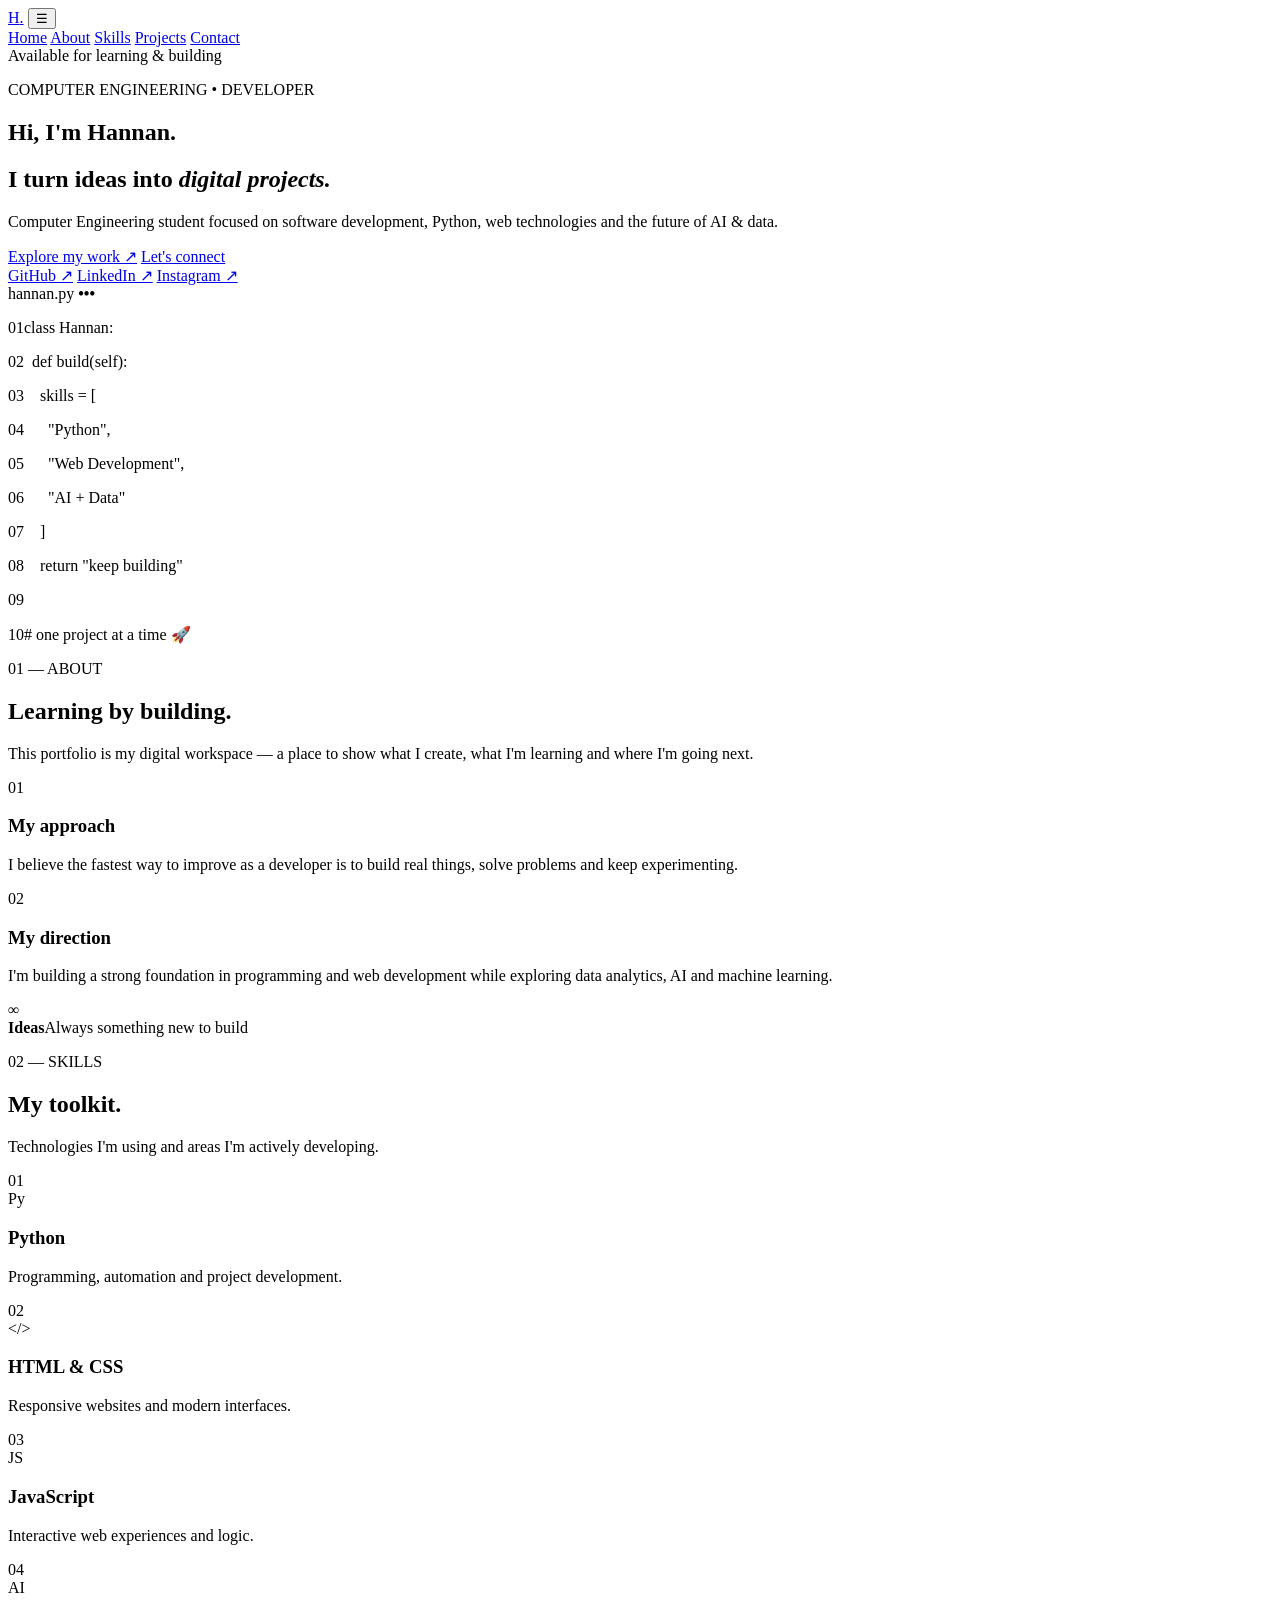
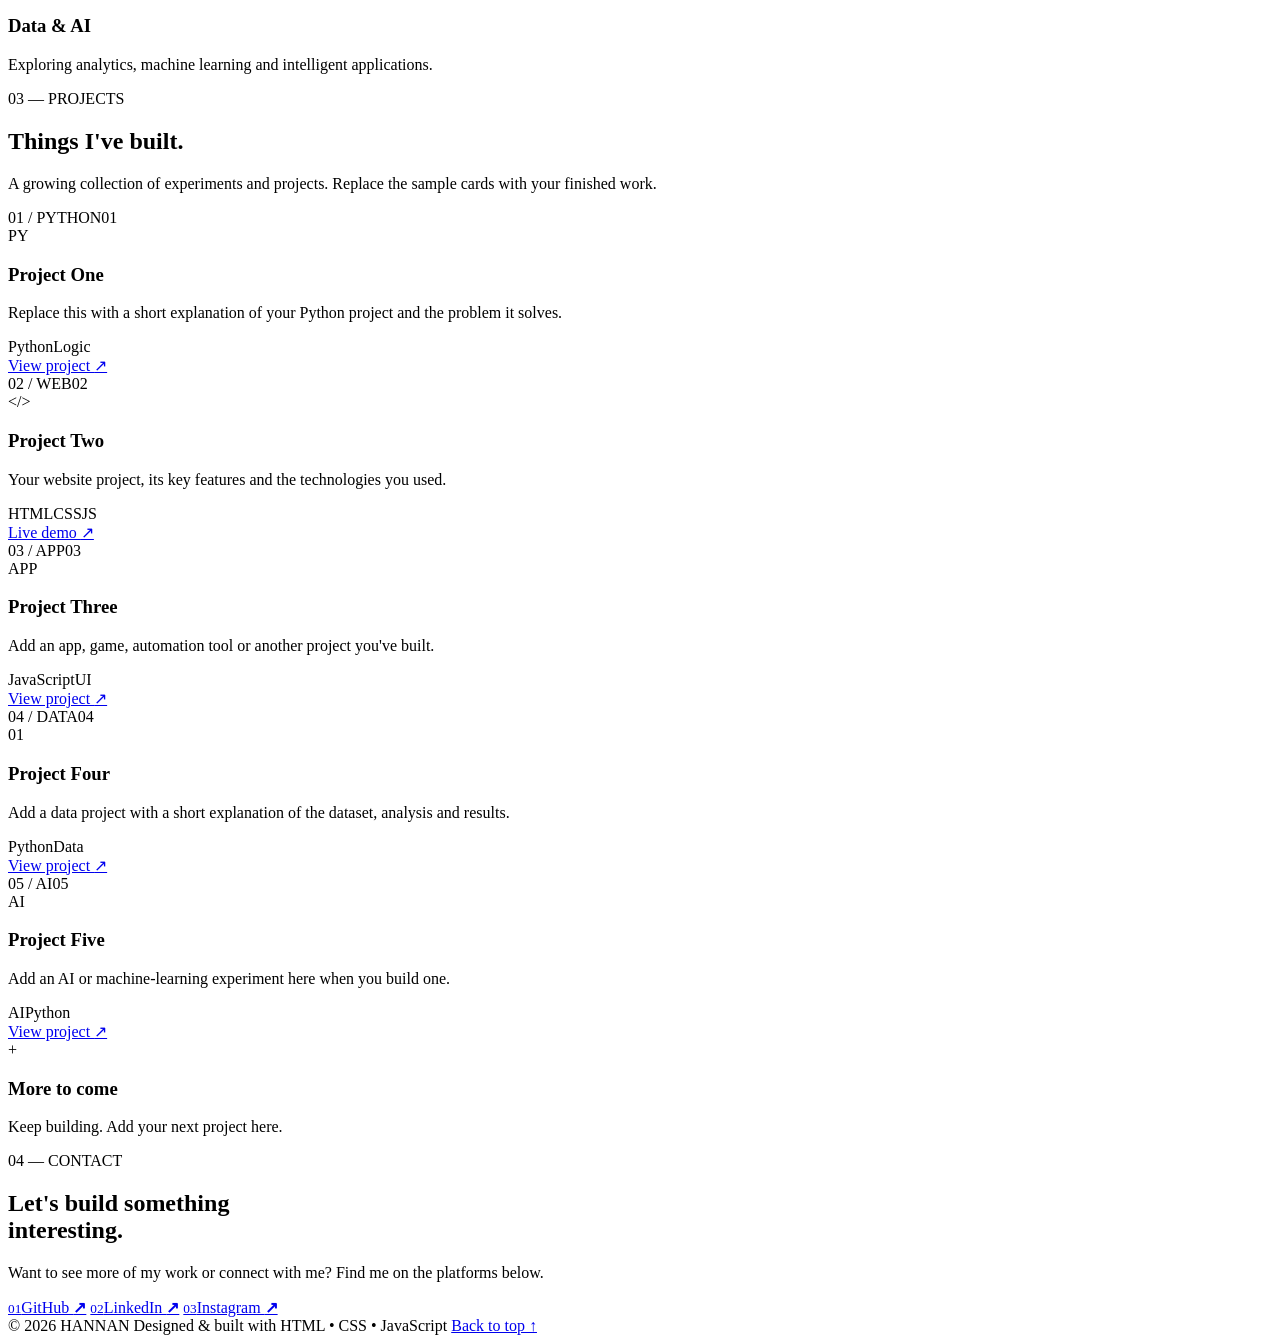
==== index.html @ 4240ec5b "Rename index_professional.html to index.html" ====
<!DOCTYPE html>
<html lang="en">
<head>
  <meta charset="UTF-8">
  <meta name="viewport" content="width=device-width, initial-scale=1.0">
  <meta name="description" content="Hannan — Computer Engineering student, developer and builder. Explore projects, skills and learning journey.">
  <title>Hannan — Developer Portfolio</title>
  <link rel="preconnect" href="https://fonts.googleapis.com">
  <link rel="preconnect" href="https://fonts.gstatic.com" crossorigin>
  <link href="https://fonts.googleapis.com/css2?family=Inter:wght@400;500;600;700;800&family=Space+Grotesk:wght@500;600;700&display=swap" rel="stylesheet">
  <link rel="stylesheet" href="style.css">
</head>
<body>
  <div class="bg-grid"></div>

  <header class="nav">
    <a class="logo" href="#home" aria-label="Hannan home">H<span>.</span></a>
    <button class="menu" id="menuBtn" aria-label="Open navigation" aria-expanded="false">☰</button>
    <nav id="navLinks">
      <a href="#home">Home</a>
      <a href="#about">About</a>
      <a href="#skills">Skills</a>
      <a href="#projects">Projects</a>
      <a href="#contact">Contact</a>
    </nav>
  </header>

  <main>
    <section id="home" class="hero">
      <div class="hero-text reveal">
        <div class="status"><i></i> Available for learning & building</div>
        <p class="eyebrow">COMPUTER ENGINEERING • DEVELOPER</p>
        <h1>Hi, I'm <span>Hannan.</span></h1>
        <h2>I turn ideas into <em>digital projects.</em></h2>
        <p class="intro">Computer Engineering student focused on software development, Python, web technologies and the future of AI & data.</p>
        <div class="buttons">
          <a class="btn primary" href="#projects">Explore my work <span>↗</span></a>
          <a class="btn secondary" href="#contact">Let's connect</a>
        </div>
        <div class="quick-links">
          <a href="https://github.com/hannan963" target="_blank" rel="noopener">GitHub ↗</a>
          <a href="https://www.linkedin.com/in/mohamad-hannan-shaikh-680051393/" target="_blank" rel="noopener">LinkedIn ↗</a>
          <a href="https://www.instagram.com/hanna_n963/" target="_blank" rel="noopener">Instagram ↗</a>
        </div>
      </div>

      <div class="hero-visual reveal">
        <div class="glow glow-one"></div>
        <div class="glow glow-two"></div>
        <div class="terminal">
          <div class="terminal-bar">
            <div class="dots"><i></i><i></i><i></i></div>
            <span>hannan.py</span>
            <b>•••</b>
          </div>
          <div class="terminal-code">
            <p><span class="line">01</span><span class="purple">class</span> <span class="blue">Hannan</span>:</p>
            <p><span class="line">02</span>&nbsp;&nbsp;<span class="purple">def</span> <span class="blue">build</span>(self):</p>
            <p><span class="line">03</span>&nbsp;&nbsp;&nbsp;&nbsp;skills = [</p>
            <p><span class="line">04</span>&nbsp;&nbsp;&nbsp;&nbsp;&nbsp;&nbsp;<span class="green">"Python"</span>,</p>
            <p><span class="line">05</span>&nbsp;&nbsp;&nbsp;&nbsp;&nbsp;&nbsp;<span class="green">"Web Development"</span>,</p>
            <p><span class="line">06</span>&nbsp;&nbsp;&nbsp;&nbsp;&nbsp;&nbsp;<span class="green">"AI + Data"</span></p>
            <p><span class="line">07</span>&nbsp;&nbsp;&nbsp;&nbsp;]</p>
            <p><span class="line">08</span>&nbsp;&nbsp;&nbsp;&nbsp;<span class="purple">return</span> <span class="green">"keep building"</span></p>
            <p><span class="line">09</span></p>
            <p><span class="line">10</span><span class="comment"># one project at a time 🚀</span></p>
          </div>
        </div>
      </div>
    </section>

    <section id="about" class="section about">
      <div class="section-head reveal">
        <div>
          <p class="eyebrow">01 — ABOUT</p>
          <h2>Learning by <span>building.</span></h2>
        </div>
        <p class="section-intro">This portfolio is my digital workspace — a place to show what I create, what I'm learning and where I'm going next.</p>
      </div>
      <div class="about-grid">
        <div class="about-card reveal">
          <div class="card-number">01</div>
          <h3>My approach</h3>
          <p>I believe the fastest way to improve as a developer is to build real things, solve problems and keep experimenting.</p>
        </div>
        <div class="about-card reveal">
          <div class="card-number">02</div>
          <h3>My direction</h3>
          <p>I'm building a strong foundation in programming and web development while exploring data analytics, AI and machine learning.</p>
        </div>
        <div class="about-card highlight reveal">
          <div class="big-number">∞</div>
          <div><strong>Ideas</strong><span>Always something new to build</span></div>
        </div>
      </div>
    </section>

    <section id="skills" class="section">
      <div class="section-head reveal">
        <div>
          <p class="eyebrow">02 — SKILLS</p>
          <h2>My <span>toolkit.</span></h2>
        </div>
        <p class="section-intro">Technologies I'm using and areas I'm actively developing.</p>
      </div>
      <div class="skill-grid">
        <article class="skill reveal"><span class="skill-no">01</span><div class="skill-icon">Py</div><h3>Python</h3><p>Programming, automation and project development.</p><div class="meter"><i style="width:72%"></i></div></article>
        <article class="skill reveal"><span class="skill-no">02</span><div class="skill-icon">&lt;/&gt;</div><h3>HTML & CSS</h3><p>Responsive websites and modern interfaces.</p><div class="meter"><i style="width:78%"></i></div></article>
        <article class="skill reveal"><span class="skill-no">03</span><div class="skill-icon">JS</div><h3>JavaScript</h3><p>Interactive web experiences and logic.</p><div class="meter"><i style="width:55%"></i></div></article>
        <article class="skill reveal"><span class="skill-no">04</span><div class="skill-icon">AI</div><h3>Data & AI</h3><p>Exploring analytics, machine learning and intelligent applications.</p><div class="meter"><i style="width:42%"></i></div></article>
      </div>
    </section>

    <section id="projects" class="section projects-section">
      <div class="section-head reveal">
        <div>
          <p class="eyebrow">03 — PROJECTS</p>
          <h2>Things I've <span>built.</span></h2>
        </div>
        <p class="section-intro">A growing collection of experiments and projects. Replace the sample cards with your finished work.</p>
      </div>
      <div class="project-grid">
        <article class="project featured reveal">
          <div class="project-top"><span>01 / PYTHON</span><span>01</span></div>
          <div class="project-art python-art"><span>PY</span></div>
          <h3>Project One</h3>
          <p>Replace this with a short explanation of your Python project and the problem it solves.</p>
          <div class="tags"><span>Python</span><span>Logic</span></div>
          <a href="#" class="project-link">View project <span>↗</span></a>
        </article>

        <article class="project reveal">
          <div class="project-top"><span>02 / WEB</span><span>02</span></div>
          <div class="project-art web-art"><span>&lt;/&gt;</span></div>
          <h3>Project Two</h3>
          <p>Your website project, its key features and the technologies you used.</p>
          <div class="tags"><span>HTML</span><span>CSS</span><span>JS</span></div>
          <a href="#" class="project-link">Live demo <span>↗</span></a>
        </article>

        <article class="project reveal">
          <div class="project-top"><span>03 / APP</span><span>03</span></div>
          <div class="project-art app-art"><span>APP</span></div>
          <h3>Project Three</h3>
          <p>Add an app, game, automation tool or another project you've built.</p>
          <div class="tags"><span>JavaScript</span><span>UI</span></div>
          <a href="#" class="project-link">View project <span>↗</span></a>
        </article>

        <article class="project reveal">
          <div class="project-top"><span>04 / DATA</span><span>04</span></div>
          <div class="project-art data-art"><span>01</span></div>
          <h3>Project Four</h3>
          <p>Add a data project with a short explanation of the dataset, analysis and results.</p>
          <div class="tags"><span>Python</span><span>Data</span></div>
          <a href="#" class="project-link">View project <span>↗</span></a>
        </article>

        <article class="project reveal">
          <div class="project-top"><span>05 / AI</span><span>05</span></div>
          <div class="project-art ai-art"><span>AI</span></div>
          <h3>Project Five</h3>
          <p>Add an AI or machine-learning experiment here when you build one.</p>
          <div class="tags"><span>AI</span><span>Python</span></div>
          <a href="#" class="project-link">View project <span>↗</span></a>
        </article>

        <article class="project add-project reveal">
          <div class="plus">+</div>
          <h3>More to come</h3>
          <p>Keep building. Add your next project here.</p>
        </article>
      </div>
    </section>

    <section id="contact" class="section contact">
      <div class="contact-box reveal">
        <p class="eyebrow">04 — CONTACT</p>
        <h2>Let's build something<br><span>interesting.</span></h2>
        <p>Want to see more of my work or connect with me? Find me on the platforms below.</p>
        <div class="contact-links">
          <a href="https://github.com/hannan963" target="_blank" rel="noopener"><small>01</small>GitHub <b>↗</b></a>
          <a href="https://www.linkedin.com/in/mohamad-hannan-shaikh-680051393/" target="_blank" rel="noopener"><small>02</small>LinkedIn <b>↗</b></a>
          <a href="https://www.instagram.com/hanna_n963/" target="_blank" rel="noopener"><small>03</small>Instagram <b>↗</b></a>
        </div>
      </div>
    </section>
  </main>

  <footer>
    <span>© <span id="year"></span> HANNAN</span>
    <span>Designed & built with HTML • CSS • JavaScript</span>
    <a href="#home">Back to top ↑</a>
  </footer>

  <script>
    const menuBtn = document.getElementById('menuBtn');
    const navLinks = document.getElementById('navLinks');
    menuBtn.addEventListener('click', () => {
      const open = navLinks.classList.toggle('open');
      menuBtn.setAttribute('aria-expanded', open);
    });
    navLinks.querySelectorAll('a').forEach(a => a.addEventListener('click', () => {
      navLinks.classList.remove('open');
      menuBtn.setAttribute('aria-expanded', 'false');
    }));
    document.getElementById('year').textContent = new Date().getFullYear();

    const observer = new IntersectionObserver(entries => {
      entries.forEach(entry => {
        if (entry.isIntersecting) entry.target.classList.add('visible');
      });
    }, {threshold: 0.12});
    document.querySelectorAll('.reveal').forEach(el => observer.observe(el));
  </script>
</body>
</html>
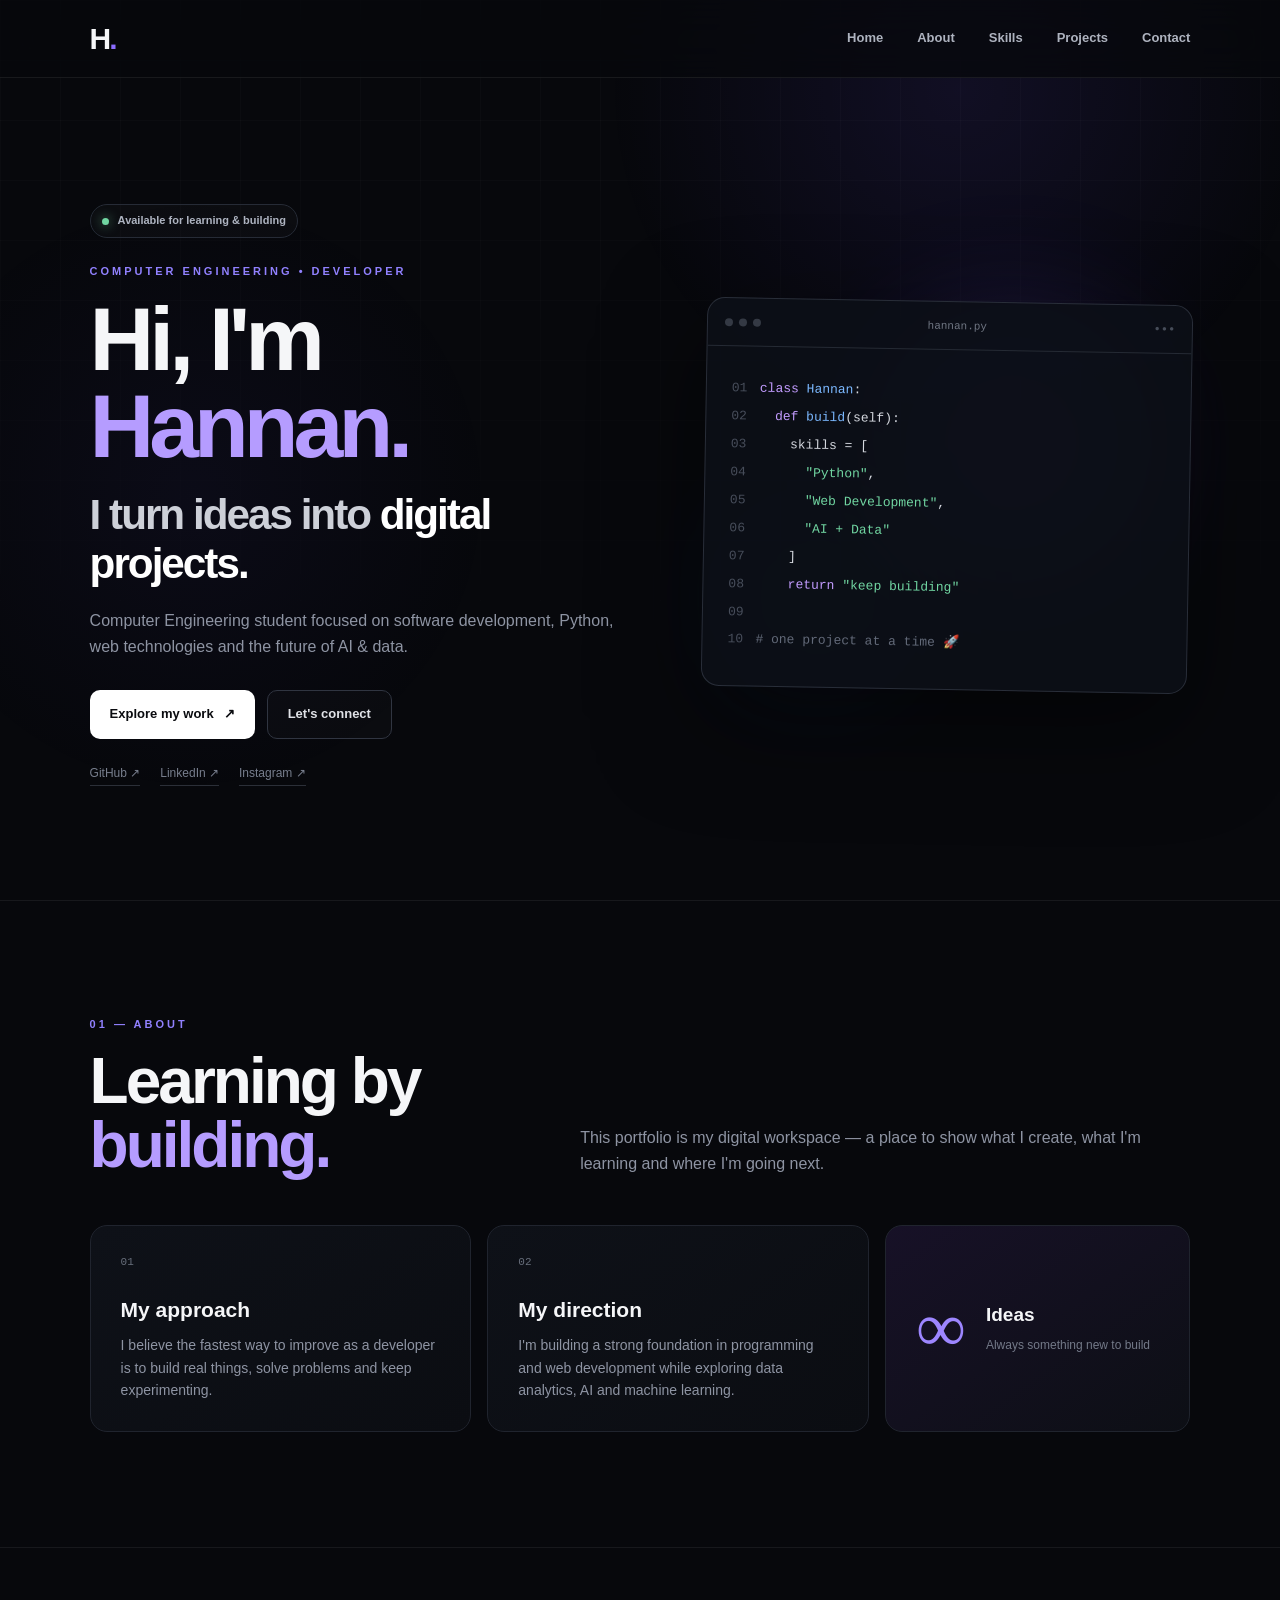
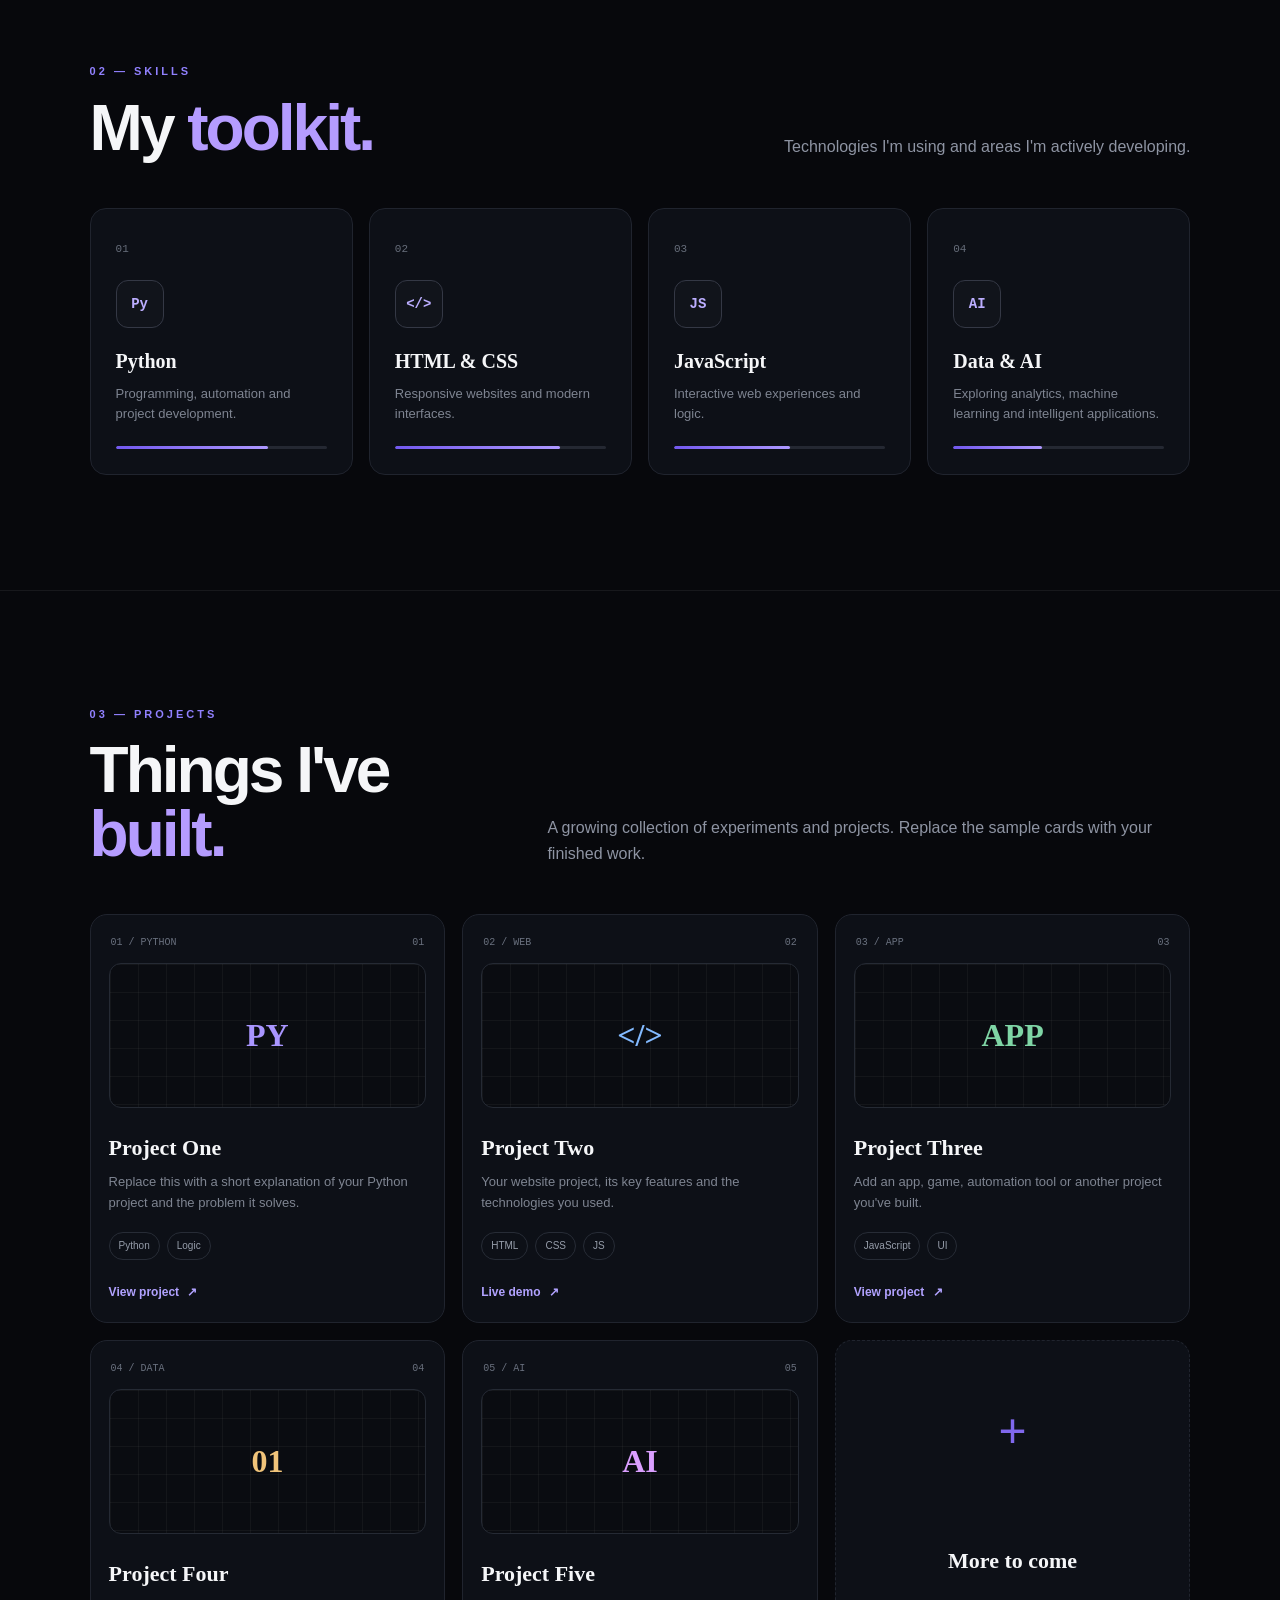
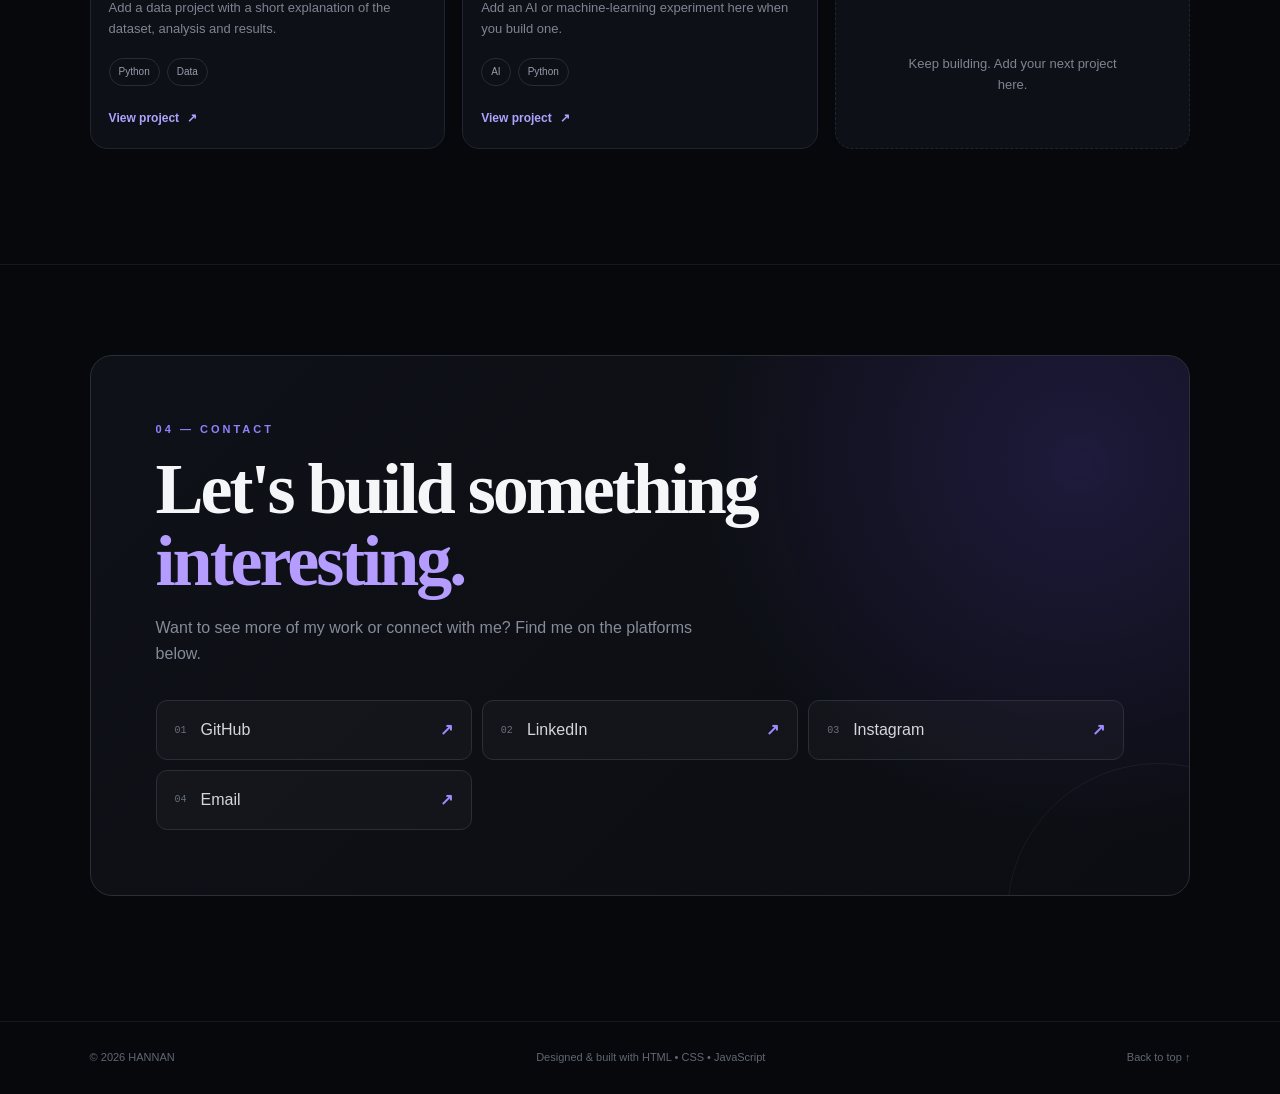
==== commit 4eb8e893: "Update index.html" ====
--- a/index.html
+++ b/index.html
@@ -182,6 +182,7 @@
           <a href="https://github.com/hannan963" target="_blank" rel="noopener"><small>01</small>GitHub <b>↗</b></a>
           <a href="https://www.linkedin.com/in/mohamad-hannan-shaikh-680051393/" target="_blank" rel="noopener"><small>02</small>LinkedIn <b>↗</b></a>
           <a href="https://www.instagram.com/hanna_n963/" target="_blank" rel="noopener"><small>03</small>Instagram <b>↗</b></a>
+          <a href="mail to: shaikhmo.hannan7@gmail.com/" target="blank" rel="noopener"><small>04</small>Email<b>↗</b> </b></a>
         </div>
       </div>
     </section>
--- a/style.css
+++ b/style.css
@@ -0,0 +1,32 @@
+*{box-sizing:border-box;margin:0;padding:0}
+:root{--bg:#07080c;--panel:#0d1017;--panel2:#11141c;--text:#f5f6f8;--muted:#8e94a3;--line:#20242e;--accent:#8b6cff;--accent2:#b59cff;--green:#71d6a2;--blue:#7bb8ff}
+html{scroll-behavior:smooth}
+body{font-family:Inter,Arial,sans-serif;background:var(--bg);color:var(--text);line-height:1.6;overflow-x:hidden}
+body:before{content:"";position:fixed;inset:0;background:radial-gradient(circle at 75% 10%,rgba(111,78,255,.10),transparent 28%),radial-gradient(circle at 15% 55%,rgba(91,72,210,.06),transparent 25%);pointer-events:none;z-index:-2}
+.bg-grid{position:fixed;inset:0;background-image:linear-gradient(rgba(255,255,255,.025) 1px,transparent 1px),linear-gradient(90deg,rgba(255,255,255,.025) 1px,transparent 1px);background-size:60px 60px;mask-image:linear-gradient(to bottom,black,transparent 85%);pointer-events:none;z-index:-1}
+a{color:inherit;text-decoration:none}
+.nav{height:78px;display:flex;align-items:center;justify-content:space-between;padding:0 7%;position:sticky;top:0;z-index:50;background:rgba(7,8,12,.76);backdrop-filter:blur(20px);border-bottom:1px solid rgba(255,255,255,.07)}
+.logo{font-family:"Space Grotesk",sans-serif;font-size:30px;font-weight:700;letter-spacing:-2px}.logo span{color:var(--accent)}
+.nav nav{display:flex;gap:34px}.nav nav a{color:#aeb3bf;font-size:13px;font-weight:600;transition:.2s}.nav nav a:hover{color:#fff}
+.menu{display:none;background:none;border:0;color:#fff;font-size:24px}
+.hero{min-height:calc(100vh - 78px);padding:8% 7% 7%;display:grid;grid-template-columns:1.05fr .95fr;gap:7%;align-items:center;max-width:1500px;margin:auto}
+.status{display:inline-flex;align-items:center;gap:9px;padding:7px 11px;border:1px solid #262b36;border-radius:30px;color:#aeb4c1;font-size:11px;font-weight:600;margin-bottom:25px;background:rgba(255,255,255,.025)}.status i{width:7px;height:7px;background:var(--green);border-radius:50%;box-shadow:0 0 12px rgba(113,214,162,.7)}
+.eyebrow{color:#9181ff;letter-spacing:3px;font-size:11px;font-weight:800;margin-bottom:15px}
+.hero h1{font-family:"Space Grotesk",sans-serif;font-size:clamp(54px,7vw,94px);line-height:.98;letter-spacing:-5px}.hero h1 span{color:var(--accent2)}
+.hero h2{font-family:"Space Grotesk",sans-serif;font-size:clamp(25px,3.3vw,43px);line-height:1.15;color:#cdd0d8;margin-top:20px;letter-spacing:-2px}.hero h2 em{font-style:normal;color:#fff}
+.intro,.section-intro{color:var(--muted);max-width:650px;margin-top:20px;font-size:16px}
+.buttons{display:flex;gap:12px;margin-top:31px}.btn{display:inline-flex;align-items:center;justify-content:center;gap:10px;padding:13px 20px;border-radius:10px;font-weight:700;font-size:13px;transition:.25s}.primary{background:#fff;color:#0a0b0f}.primary:hover{transform:translateY(-2px);box-shadow:0 12px 35px rgba(255,255,255,.12)}.secondary{border:1px solid #303541;color:#e0e2e7;background:rgba(255,255,255,.02)}.secondary:hover{border-color:#6b5ca7;background:#11121a}
+.quick-links{display:flex;gap:20px;margin-top:25px}.quick-links a{font-size:12px;color:#777e8d;border-bottom:1px solid #2b2f38;padding-bottom:2px;transition:.2s}.quick-links a:hover{color:#fff;border-color:var(--accent)}
+.hero-visual{position:relative;min-height:480px;display:grid;place-items:center}.glow{position:absolute;border-radius:50%;filter:blur(60px);pointer-events:none}.glow-one{width:260px;height:260px;background:rgba(116,82,255,.22);top:12%;right:10%}.glow-two{width:180px;height:180px;background:rgba(60,120,255,.10);bottom:10%;left:5%}
+.terminal{position:relative;width:min(500px,100%);border:1px solid #292e39;background:rgba(13,16,23,.92);border-radius:18px;box-shadow:0 35px 100px rgba(0,0,0,.5);overflow:hidden;transform:rotate(1deg);transition:.4s}.terminal:hover{transform:rotate(0) translateY(-5px)}
+.terminal-bar{height:48px;border-bottom:1px solid #252a34;display:flex;align-items:center;justify-content:space-between;padding:0 17px;color:#6f7582;font:11px monospace}.dots{display:flex;gap:6px}.dots i{width:8px;height:8px;border-radius:50%;background:#343944}.terminal-bar b{font-size:12px;color:#464c59}.terminal-code{padding:28px 25px 32px;font:13px/2.15 "SFMono-Regular",Consolas,monospace;color:#d5d8df}.line{display:inline-block;width:28px;color:#474d5a}.purple{color:#c39cff}.blue{color:var(--blue)}.green{color:var(--green)}.comment{color:#626978}
+.section{padding:115px 7%;border-top:1px solid rgba(255,255,255,.065);max-width:1500px;margin:auto}.section-head{display:flex;justify-content:space-between;align-items:end;gap:50px}.section-head h2{font-family:"Space Grotesk",sans-serif;font-size:clamp(38px,5vw,64px);line-height:1;letter-spacing:-3px}.section-head h2 span,.contact h2 span{color:var(--accent2)}
+.about-grid{display:grid;grid-template-columns:1fr 1fr .8fr;gap:16px;margin-top:48px}.about-card{border:1px solid var(--line);background:linear-gradient(145deg,#0e1118,#0b0d12);padding:30px;border-radius:17px;min-height:190px}.about-card:hover,.skill:hover,.project:hover{border-color:#403a5e}.card-number{color:#676e7b;font:11px monospace}.about-card h3{font-size:21px;margin:25px 0 8px}.about-card p{color:var(--muted);font-size:14px}.about-card.highlight{display:flex;align-items:center;gap:20px;background:linear-gradient(145deg,#171127,#0d0f15)}.big-number{font-family:"Space Grotesk";font-size:70px;color:#9d86ff;line-height:1}.about-card.highlight strong{display:block;font-size:19px}.about-card.highlight span{color:#737988;font-size:12px}
+.skill-grid{display:grid;grid-template-columns:repeat(4,1fr);gap:16px;margin-top:48px}.skill{border:1px solid var(--line);background:var(--panel);padding:25px;border-radius:16px;transition:.25s}.skill-no{color:#666d7a;font:11px monospace}.skill-icon{width:48px;height:48px;display:grid;place-items:center;border:1px solid #343845;border-radius:12px;margin:20px 0 17px;font:bold 14px monospace;color:#bcaeff;background:#11141b}.skill h3{font-family:"Space Grotesk";font-size:20px}.skill p{color:#7e8491;font-size:13px;margin-top:7px;min-height:42px}.meter{height:3px;background:#242832;border-radius:5px;margin-top:20px;overflow:hidden}.meter i{display:block;height:100%;background:linear-gradient(90deg,#7359ef,#ad98ff);border-radius:5px}
+.projects-section{max-width:none}.project-grid{max-width:1360px;display:grid;grid-template-columns:repeat(3,1fr);gap:17px;margin:48px auto 0}.project{border:1px solid var(--line);background:var(--panel);padding:18px;border-radius:17px;transition:.25s;overflow:hidden}.project:hover{transform:translateY(-5px);box-shadow:0 20px 50px rgba(0,0,0,.25)}.project-top{display:flex;justify-content:space-between;color:#69707e;font:10px monospace;padding:4px 2px 15px}.project-art{height:145px;border:1px solid #252a34;border-radius:12px;display:grid;place-items:center;margin-bottom:22px;overflow:hidden;position:relative;background:#0a0c11}.project-art:before{content:"";position:absolute;inset:0;background-image:linear-gradient(rgba(255,255,255,.04) 1px,transparent 1px),linear-gradient(90deg,rgba(255,255,255,.04) 1px,transparent 1px);background-size:28px 28px}.project-art span{position:relative;font:700 32px "Space Grotesk";color:#a995ff}.web-art span{color:#83baff}.app-art span{color:#7fd5a5}.data-art span{color:#f1c47a}.ai-art span{color:#db9fff}.project h3{font-family:"Space Grotesk";font-size:22px}.project p{color:#7e8491;font-size:13px;margin-top:7px;min-height:42px}.tags{display:flex;gap:7px;flex-wrap:wrap;margin:18px 0}.tags span{font-size:10px;padding:5px 9px;border:1px solid #272c36;border-radius:20px;color:#969daa}.project-link{font-size:12px;font-weight:700;color:#b1a2ff}.project-link span{margin-left:5px}.add-project{display:grid;place-items:center;text-align:center;border-style:dashed;min-height:390px}.add-project .plus{font-size:48px;color:#8068ed}.add-project h3{margin-top:5px}.add-project p{min-height:auto;max-width:220px}
+.contact{padding-top:90px;padding-bottom:125px}.contact-box{position:relative;overflow:hidden;border:1px solid #2a2e38;border-radius:22px;padding:65px;max-width:1200px;margin:auto;background:radial-gradient(circle at 90% 20%,rgba(117,83,255,.17),transparent 35%),linear-gradient(135deg,#0f1118,#0b0d12)}.contact-box:after{content:"";position:absolute;width:300px;height:300px;border:1px solid rgba(255,255,255,.05);border-radius:50%;right:-120px;bottom:-170px}.contact h2{font-family:"Space Grotesk";font-size:clamp(42px,6vw,72px);line-height:1;letter-spacing:-3px}.contact-box>p:not(.eyebrow){color:#858b98;max-width:580px;margin-top:18px}.contact-links{display:grid;grid-template-columns:repeat(3,1fr);gap:10px;margin-top:34px;position:relative;z-index:2}.contact-links a{display:flex;align-items:center;gap:14px;padding:16px 18px;border:1px solid #2a2e38;border-radius:11px;color:#d3d6dd;background:rgba(255,255,255,.025);transition:.2s}.contact-links a:hover{border-color:#7463b4;transform:translateY(-2px)}.contact-links small{color:#676e7c;font:10px monospace}.contact-links b{margin-left:auto;color:#9d8cff}
+footer{max-width:1500px;margin:auto;padding:27px 7%;display:flex;justify-content:space-between;gap:20px;color:#606775;font-size:11px;border-top:1px solid rgba(255,255,255,.065)}footer a:hover{color:#fff}
+.reveal{opacity:0;transform:translateY(18px);transition:opacity .7s ease,transform .7s ease}.reveal.visible{opacity:1;transform:none}
+@media(max-width:900px){.hero{grid-template-columns:1fr;padding-top:75px}.hero-visual{min-height:370px}.section-head{display:block}.section-head .section-intro{margin-top:18px}.about-grid{grid-template-columns:1fr 1fr}.about-card.highlight{grid-column:1/-1}.skill-grid{grid-template-columns:1fr 1fr}.project-grid{grid-template-columns:1fr 1fr}.contact-links{grid-template-columns:1fr}}
+@media(max-width:700px){.nav{height:70px;padding:0 5%}.menu{display:block}.nav nav{display:none;position:absolute;top:70px;left:0;right:0;background:rgba(9,11,15,.97);padding:20px 5%;flex-direction:column;gap:16px;border-bottom:1px solid #222731}.nav nav.open{display:flex}.hero{padding:65px 5% 55px;min-height:auto}.hero h1{letter-spacing:-3px}.hero-visual{min-height:320px}.terminal-code{font-size:11px;padding:22px 16px}.section{padding:85px 5%}.about-grid,.skill-grid,.project-grid{grid-template-columns:1fr}.about-card.highlight{grid-column:auto}.contact-box{padding:40px 25px}.contact h2{letter-spacing:-2px}.contact{padding-bottom:90px}footer{padding:24px 5%;flex-direction:column}}
+@media(max-width:420px){.buttons{flex-direction:column}.btn{width:100%}.quick-links{gap:13px;flex-wrap:wrap}.hero-visual{min-height:285px}.terminal-code{font-size:9px}.project-art{height:125px}}
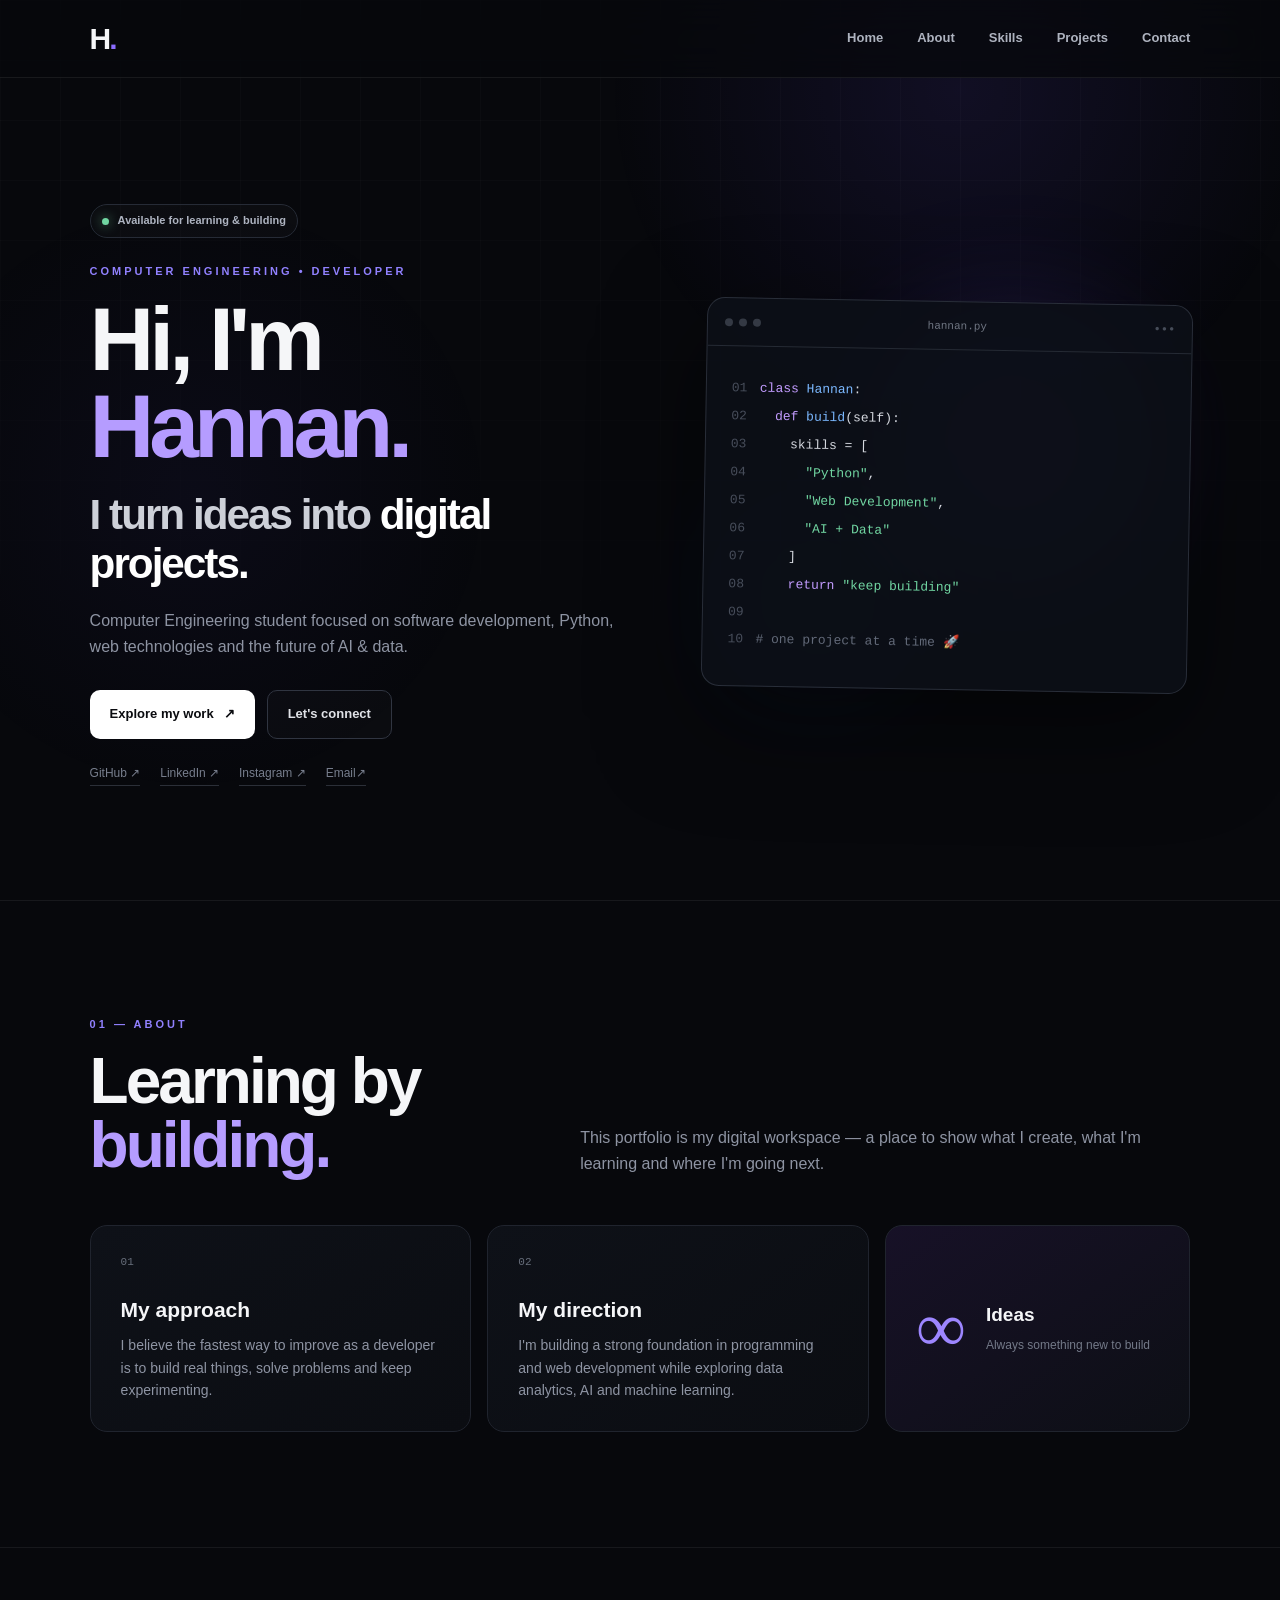
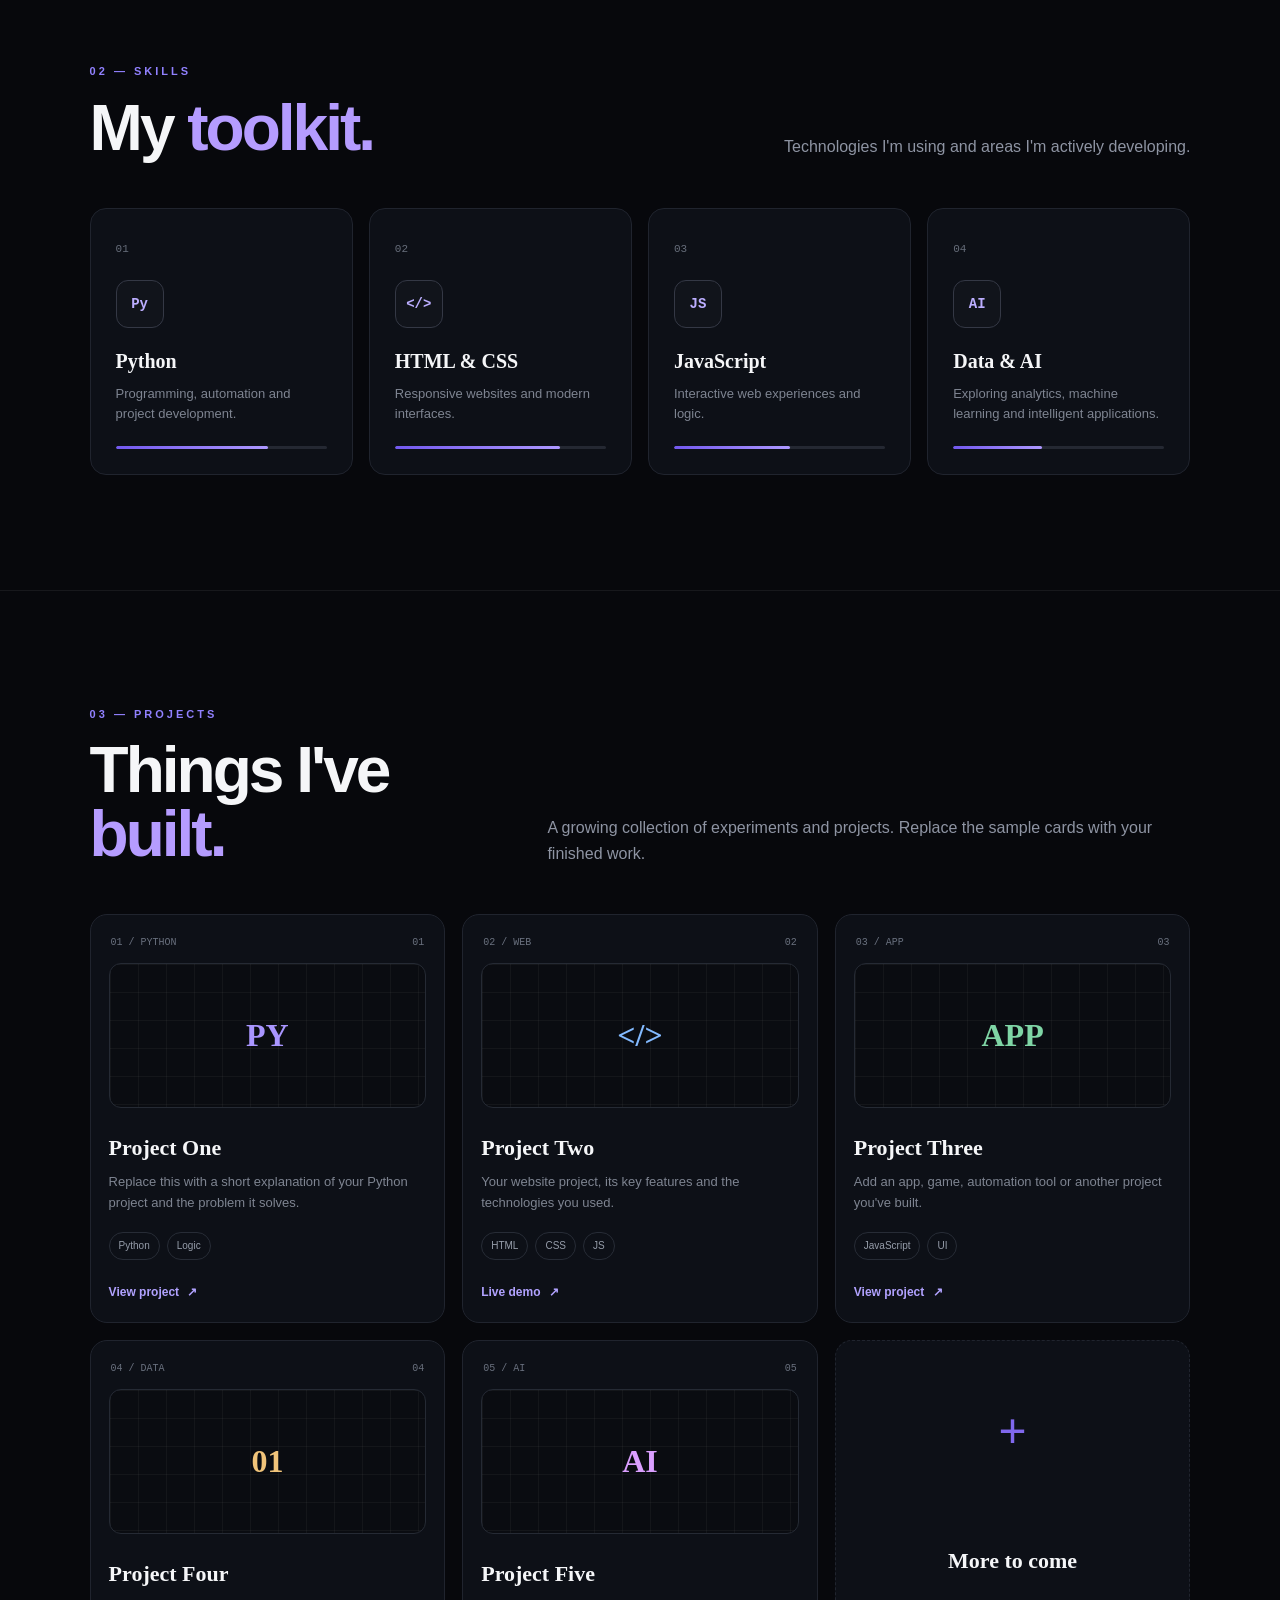
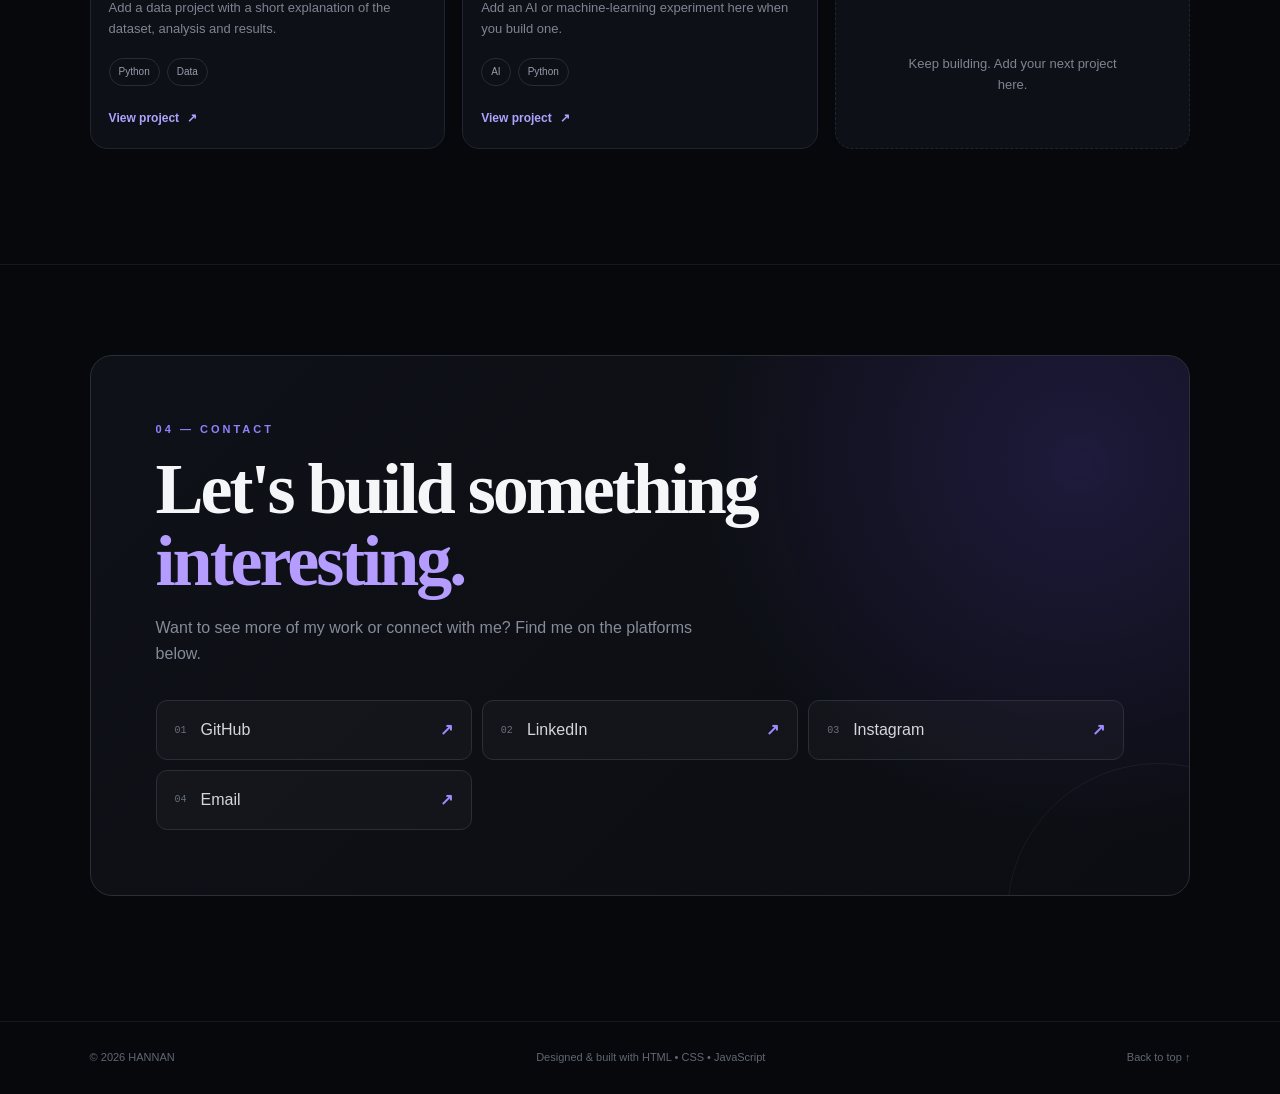
==== commit ddb24a0e: "Update index.html" ====
--- a/index.html
+++ b/index.html
@@ -41,6 +41,7 @@
           <a href="https://github.com/hannan963" target="_blank" rel="noopener">GitHub ↗</a>
           <a href="https://www.linkedin.com/in/mohamad-hannan-shaikh-680051393/" target="_blank" rel="noopener">LinkedIn ↗</a>
           <a href="https://www.instagram.com/hanna_n963/" target="_blank" rel="noopener">Instagram ↗</a>
+          <a href="mail to: shaikhmo.hannan7@gmail.com/Email/" target="_blank" rel="noopener">Email↗</a>
         </div>
       </div>
 
@@ -182,7 +183,7 @@
           <a href="https://github.com/hannan963" target="_blank" rel="noopener"><small>01</small>GitHub <b>↗</b></a>
           <a href="https://www.linkedin.com/in/mohamad-hannan-shaikh-680051393/" target="_blank" rel="noopener"><small>02</small>LinkedIn <b>↗</b></a>
           <a href="https://www.instagram.com/hanna_n963/" target="_blank" rel="noopener"><small>03</small>Instagram <b>↗</b></a>
-          <a href="mail to: shaikhmo.hannan7@gmail.com/" target="blank" rel="noopener"><small>04</small>Email<b>↗</b> </b></a>
+          <a href="mail to: shaikhmo.hannan7@gmail.com/Email" target="blank" rel="noopener"><small>04</small>Email<b>↗</b> </b></a>
         </div>
       </div>
     </section>
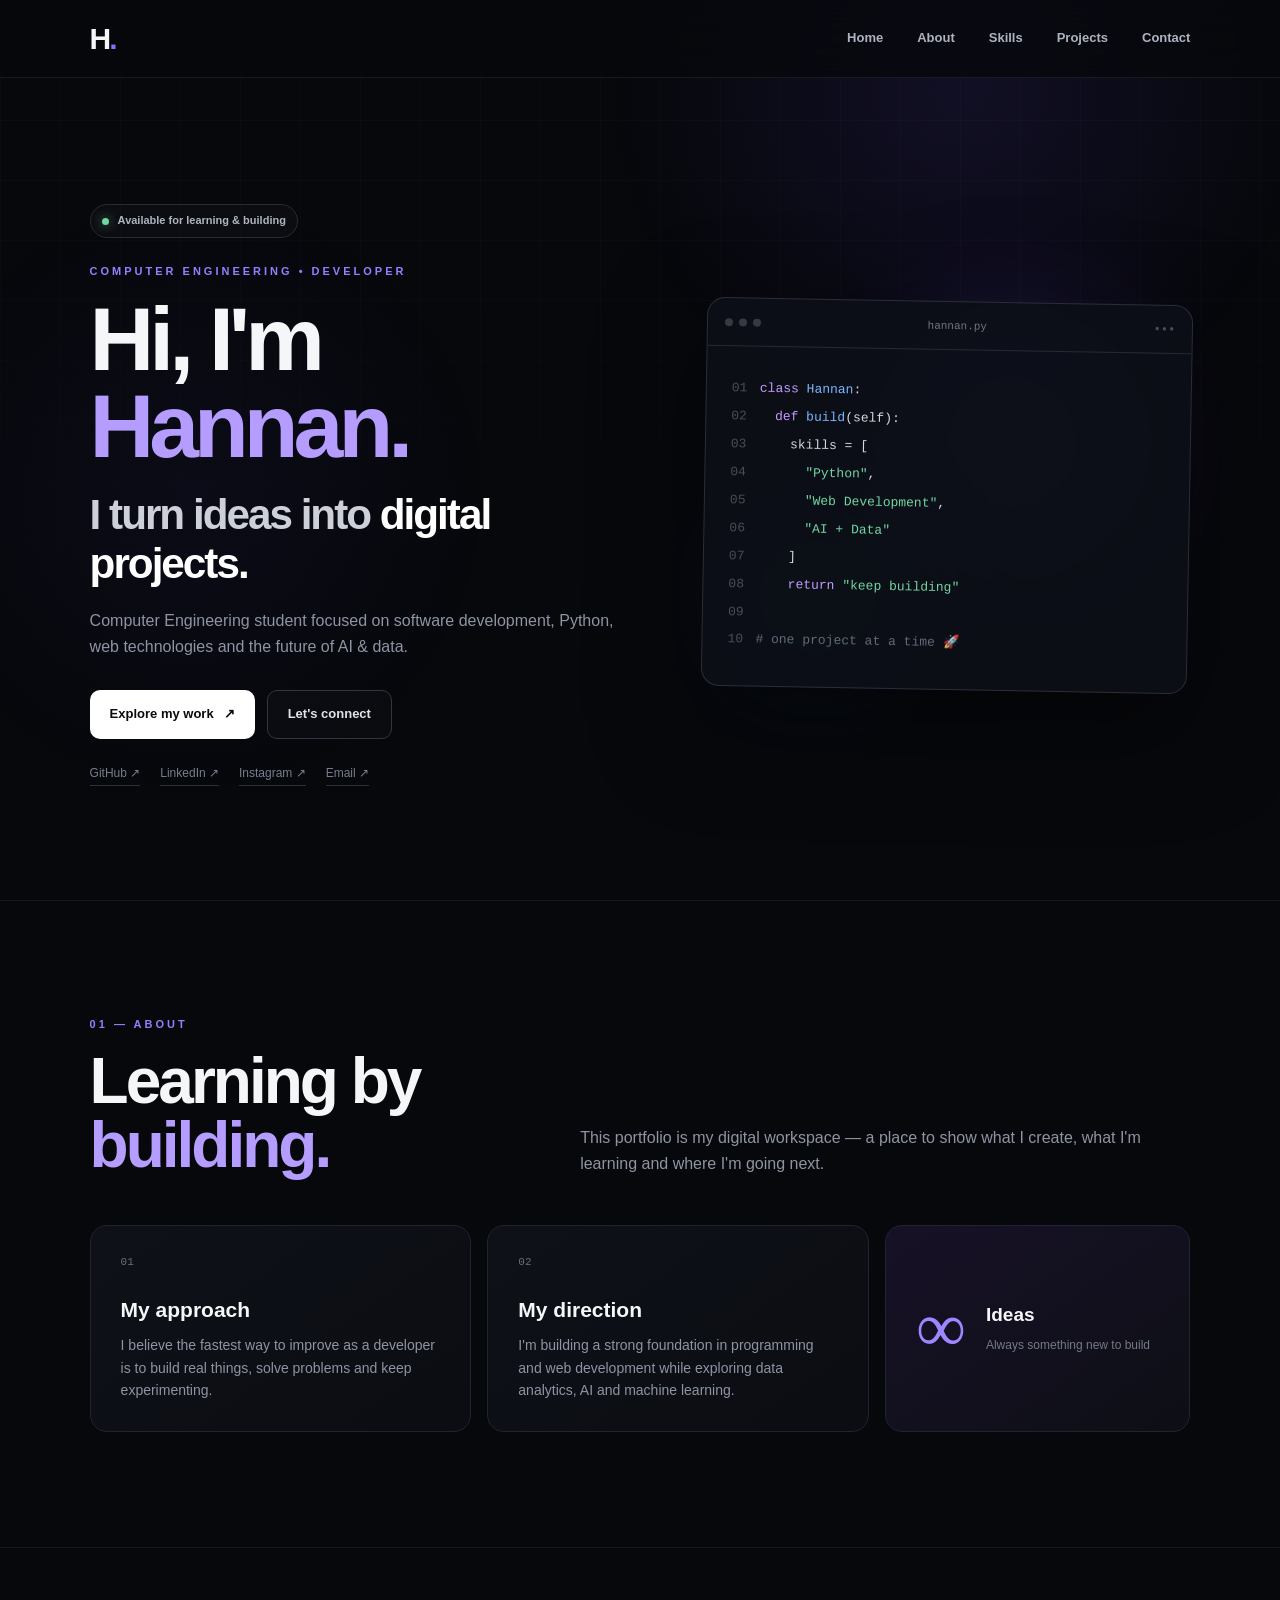
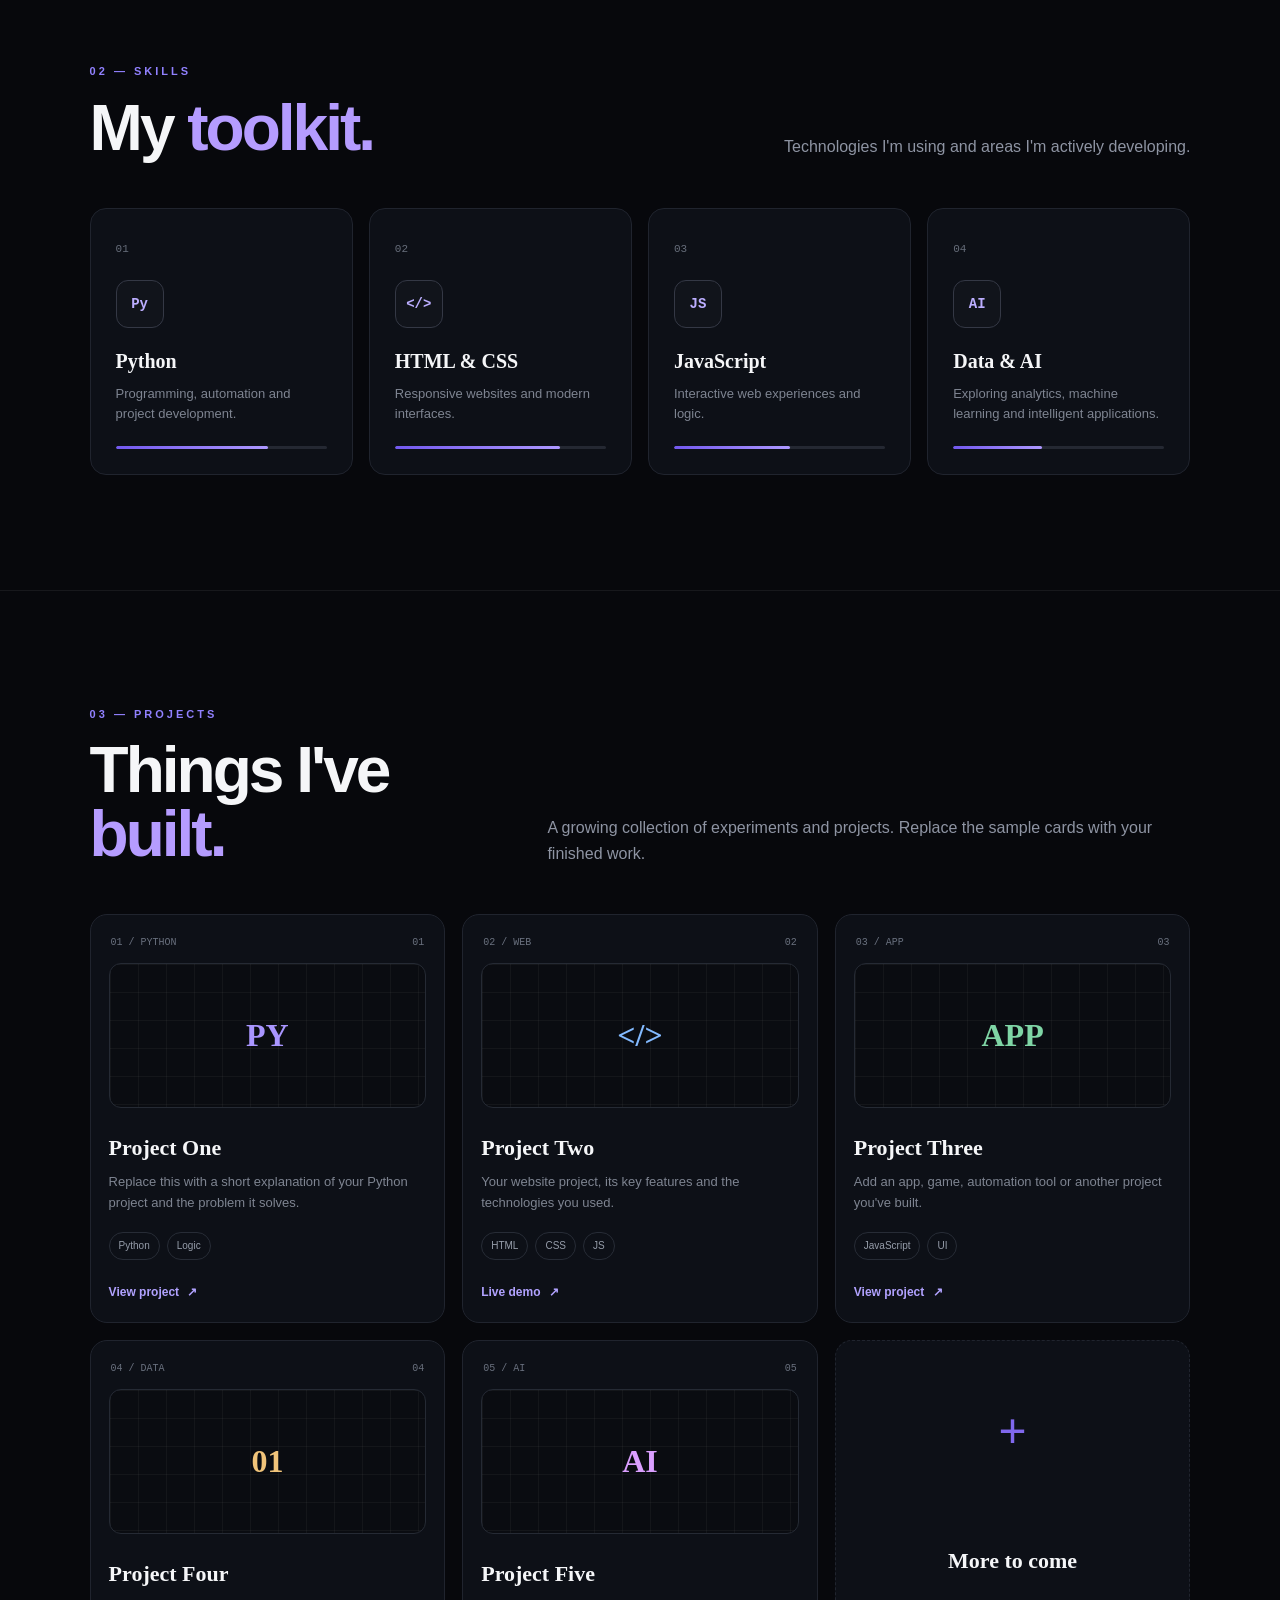
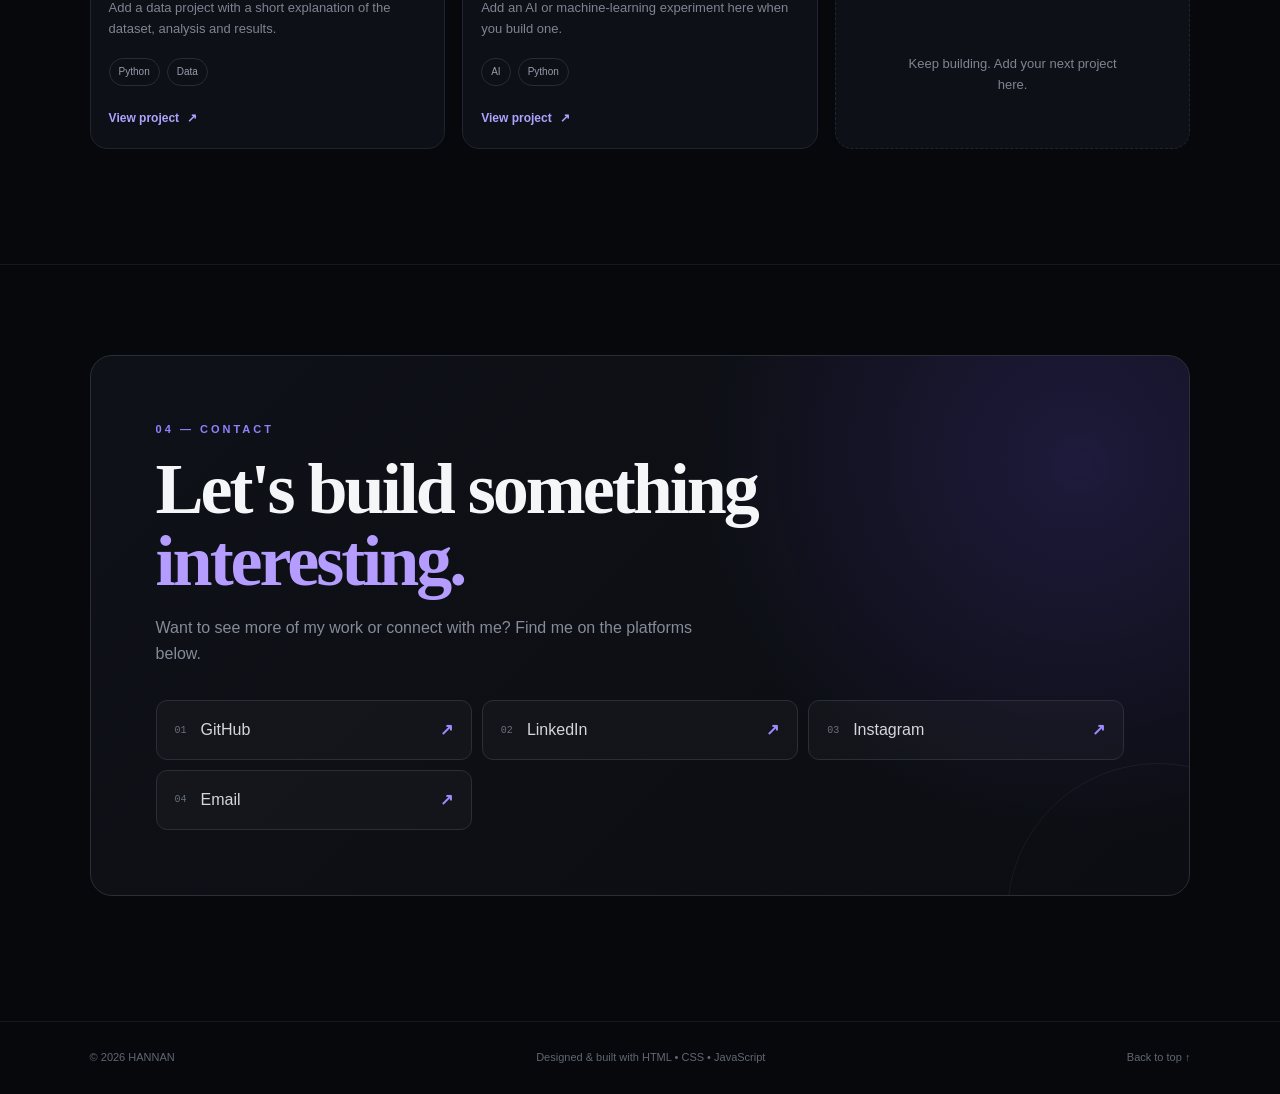
==== commit 33de8bf0: "Update index.html" ====
--- a/index.html
+++ b/index.html
@@ -41,7 +41,7 @@
           <a href="https://github.com/hannan963" target="_blank" rel="noopener">GitHub ↗</a>
           <a href="https://www.linkedin.com/in/mohamad-hannan-shaikh-680051393/" target="_blank" rel="noopener">LinkedIn ↗</a>
           <a href="https://www.instagram.com/hanna_n963/" target="_blank" rel="noopener">Instagram ↗</a>
-          <a href="mail to: shaikhmo.hannan7@gmail.com/Email/" target="_blank" rel="noopener">Email↗</a>
+          <a href="mailto:shaikhmo.hannan7@gmail.com">Email ↗</a>
         </div>
       </div>
 
@@ -183,7 +183,7 @@
           <a href="https://github.com/hannan963" target="_blank" rel="noopener"><small>01</small>GitHub <b>↗</b></a>
           <a href="https://www.linkedin.com/in/mohamad-hannan-shaikh-680051393/" target="_blank" rel="noopener"><small>02</small>LinkedIn <b>↗</b></a>
           <a href="https://www.instagram.com/hanna_n963/" target="_blank" rel="noopener"><small>03</small>Instagram <b>↗</b></a>
-          <a href="mail to: shaikhmo.hannan7@gmail.com/Email" target="blank" rel="noopener"><small>04</small>Email<b>↗</b> </b></a>
+          <a href="mailto:shaikhmo.hannan7@gmail.com"> <small>04</small>Email <b>↗</b>  </a>
         </div>
       </div>
     </section>
